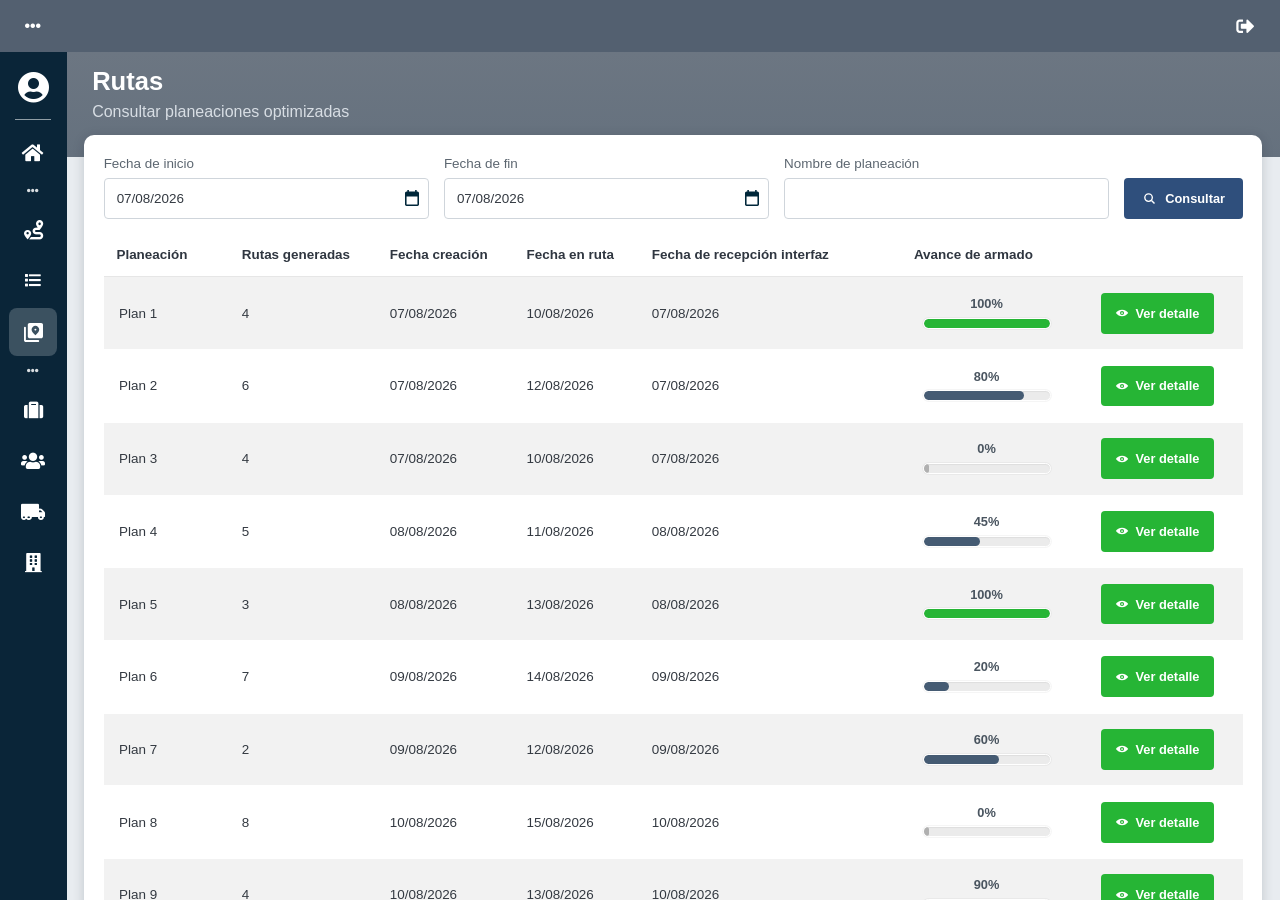
==== index.html @ 24e2511b "Add files via upload" ====
<!DOCTYPE html>
<html lang="es">
<head>
  <meta charset="UTF-8" />
  <meta name="viewport" content="width=device-width, initial-scale=1.0" />
  <title>Ruteador - Netlogistik</title>
  <link rel="stylesheet" href="sidebar-icons.css" />
  <link rel="stylesheet" href="styles.css" />
</head>
<body>
  <div class="desktop" role="img" aria-label="Ruteador - Netlogistik">
    <div class="app">
      <div class="app-chrome" aria-hidden="false">
        <div class="sidebar-top">
          <button class="icon-btn" type="button" aria-label="Menú">
            <i class="fa fa-ellipsis-h" aria-hidden="true"></i>
          </button>
        </div>
        <header class="topbar">
          <button class="icon-btn logout" type="button" aria-label="Salir">
            <i class="fa fa-sign-out-alt" aria-hidden="true"></i>
          </button>
        </header>
      </div>

      <div class="app-body">
      <aside class="sidebar" aria-label="Navegación principal">
        <nav class="sidebar-nav" aria-label="Módulos">
          <button class="nav-item nav-profile" type="button" aria-label="Perfil">
            <i class="fa fa-user-circle" aria-hidden="true"></i>
          </button>

          <div class="nav-rule" aria-hidden="true"></div>

          <button class="nav-item" type="button" aria-label="Inicio">
            <i class="fas fa-home" aria-hidden="true"></i>
          </button>

          <div class="nav-dots" aria-hidden="true" title="Rutas">
            <i class="fa fa-ellipsis-h" aria-hidden="true"></i>
          </div>

          <button class="nav-item" type="button" aria-label="Generar rutas">
            <i class="fas fa-route" aria-hidden="true"></i>
          </button>
          <button class="nav-item" type="button" aria-label="Consultar planeaciones">
            <i class="fas fa-list" aria-hidden="true"></i>
          </button>
          <button class="nav-item is-active" type="button" aria-label="Mapa" aria-current="page">
            <img class="nav-icon-svg" src="icon-consultar.svg" alt="" width="18" height="18" />
          </button>

          <div class="nav-dots" aria-hidden="true" title="Configuración">
            <i class="fa fa-ellipsis-h" aria-hidden="true"></i>
          </div>

          <button class="nav-item" type="button" aria-label="Clientes">
            <i class="fas fa-suitcase" aria-hidden="true"></i>
          </button>
          <button class="nav-item" type="button" aria-label="Usuarios">
            <i class="fas fa-users" aria-hidden="true"></i>
          </button>
          <button class="nav-item" type="button" aria-label="Tipo de vehículos">
            <i class="fas fa-truck-moving" aria-hidden="true"></i>
          </button>
          <button class="nav-item" type="button" aria-label="Almacenes">
            <i class="fas fa-building" aria-hidden="true"></i>
          </button>
        </nav>
      </aside>

      <div class="main">
        <div class="main-scroll">
          <div class="page-banner" id="page-banner">
            <section class="page-header">
              <div class="page-header-text">
                <h1 id="page-title">Rutas</h1>
                <p id="page-subtitle">Consultar planeaciones optimizadas</p>
              </div>
              <button id="btn-regresar" class="btn-regresar" type="button" hidden>
                <svg viewBox="0 0 24 24" width="14" height="14" fill="none" stroke="currentColor" stroke-width="2.4" aria-hidden="true">
                  <path d="M15 18l-6-6 6-6"/>
                </svg>
                Regresar
              </button>
            </section>
          </div>

        <!-- Lista de planeaciones -->
        <div class="content" id="view-list">
          <div class="card">
            <form class="filters" onsubmit="return false;">
              <div class="field">
                <label for="fecha-inicio">Fecha de inicio</label>
                <div class="input-wrap">
                  <input id="fecha-inicio" type="text" value="07/08/2026" readonly />
                  <span class="input-icon" aria-hidden="true">
                    <img
                      class="icon-date"
                      src="icon-date-picker.svg"
                      alt=""
                      width="16"
                      height="18"
                    />
                  </span>
                </div>
              </div>

              <div class="field">
                <label for="fecha-fin">Fecha de fin</label>
                <div class="input-wrap">
                  <input id="fecha-fin" type="text" value="07/08/2026" readonly />
                  <span class="input-icon" aria-hidden="true">
                    <img
                      class="icon-date"
                      src="icon-date-picker.svg"
                      alt=""
                      width="16"
                      height="18"
                    />
                  </span>
                </div>
              </div>

              <div class="field field-wide">
                <label for="nombre-plan">Nombre de planeación</label>
                <div class="input-wrap">
                  <input id="nombre-plan" type="text" />
                </div>
              </div>

              <div class="field field-action">
                <label class="sr-only" for="btn-consultar">Consultar</label>
                <button id="btn-consultar" class="btn-consultar" type="submit">
                  <svg viewBox="0 0 24 24" width="15" height="15" fill="none" stroke="currentColor" stroke-width="2.2" aria-hidden="true">
                    <circle cx="10.5" cy="10.5" r="6"/>
                    <path d="M15.2 15.2 20 20"/>
                  </svg>
                  Consultar
                </button>
              </div>
            </form>

            <div class="table-wrap">
              <table class="plans-table">
                <thead>
                  <tr>
                    <th>Planeación</th>
                    <th>Rutas generadas</th>
                    <th>Fecha creación</th>
                    <th>Fecha en ruta</th>
                    <th class="th-recep">Fecha de recepción interfaz</th>
                    <th class="th-avance">Avance de armado</th>
                    <th class="th-actions"></th>
                  </tr>
                </thead>
                <tbody id="plans-tbody"></tbody>
              </table>
            </div>

            <nav class="pagination" aria-label="Paginación de planeaciones">
              <p class="pagination-info" id="pagination-info">Mostrando 0–0 de 0</p>
              <div class="pagination-controls">
                <button type="button" class="page-btn page-nav" id="page-prev" aria-label="Página anterior">‹</button>
                <div class="page-numbers" id="page-numbers"></div>
                <button type="button" class="page-btn page-nav" id="page-next" aria-label="Página siguiente">›</button>
              </div>
            </nav>
          </div>
        </div>

        <!-- Detalle de planeación -->
        <div class="content content-detail" id="view-detail" hidden>
          <div class="detail-stack">
            <section class="card card-compact">
              <h2 class="card-title">Indicadores de ruta</h2>
              <div class="indicators" id="detail-indicators">
                <div class="indicator">
                  <span class="indicator-label">Órdenes totales seleccionadas</span>
                  <div class="indicator-value" data-key="selected">10</div>
                </div>
                <div class="indicator">
                  <span class="indicator-label">Órdenes totales asignadas</span>
                  <div class="indicator-value" data-key="assigned">10</div>
                </div>
                <div class="indicator">
                  <span class="indicator-label">Porcentaje de órdenes asignadas</span>
                  <div class="indicator-value" data-key="pct">100%</div>
                </div>
                <div class="indicator">
                  <span class="indicator-label">Cantidad de rutas generadas</span>
                  <div class="indicator-value" data-key="routes">2</div>
                </div>
              </div>
            </section>

            <section class="card card-compact card-routes">
              <h2 class="card-title">Rutas generadas</h2>
              <div class="routes-table-shell">
                <div class="table-wrap table-scroll routes-scroll">
                  <table class="detail-table routes-table">
                    <thead>
                      <tr>
                        <th class="th-expand"></th>
                        <th class="th-check">
                          <input type="checkbox" id="routes-check-all" aria-label="Seleccionar todas" />
                        </th>
                        <th>ID de ruta</th>
                        <th>Tipo de vehículo</th>
                        <th>Placas</th>
                        <th>Vol. máx. vehículo (m³)</th>
                        <th>Peso máx. vehículo (kg)</th>
                        <th>Vol. real de ruta (m³)</th>
                        <th>Peso real de ruta (kg)</th>
                        <th>Porcentaje de utilización</th>
                        <th>Órdenes en la ruta</th>
                        <th class="th-action">Aceptar</th>
                        <th class="th-action">Rechazar</th>
                      </tr>
                    </thead>
                    <tbody id="routes-tbody"></tbody>
                  </table>
                </div>
              </div>
              <div class="detail-actions" role="toolbar" aria-label="Acciones sobre rutas seleccionadas">
                <div class="routes-bulk-actions">
                  <div class="routes-bulk-btn-wrap">
                    <span class="routes-selection-badge" data-selection-badge hidden aria-hidden="true">0</span>
                    <button type="button" class="btn-aceptar" id="btn-bulk-accept">
                      <svg viewBox="0 0 24 24" width="14" height="14" fill="none" stroke="currentColor" stroke-width="2.6" aria-hidden="true">
                        <path d="M5 12l5 5L20 7"/>
                      </svg>
                      Aceptar
                    </button>
                  </div>
                  <div class="routes-bulk-btn-wrap">
                    <span class="routes-selection-badge" data-selection-badge hidden aria-hidden="true">0</span>
                    <button type="button" class="btn-rechazar" id="btn-bulk-reject">
                      <svg viewBox="0 0 24 24" width="14" height="14" fill="none" stroke="currentColor" stroke-width="2.4" aria-hidden="true">
                        <circle cx="12" cy="12" r="9"/>
                        <path d="M8.5 8.5l7 7M15.5 8.5l-7 7"/>
                      </svg>
                      Rechazar
                    </button>
                  </div>
                </div>
              </div>
              <nav class="pagination pagination-inline" aria-label="Paginación de rutas" id="routes-pagination">
                <p class="pagination-info" id="routes-pagination-info">Mostrando 0–0 de 0</p>
                <div class="pagination-controls">
                  <button type="button" class="page-btn page-nav" id="routes-page-prev" aria-label="Página anterior">‹</button>
                  <div class="page-numbers" id="routes-page-numbers"></div>
                  <button type="button" class="page-btn page-nav" id="routes-page-next" aria-label="Página siguiente">›</button>
                </div>
              </nav>
            </section>

            <section class="card card-compact">
              <h2 class="card-title">Órdenes descartadas</h2>
              <div class="discarded-summary">
                <div class="indicator">
                  <span class="indicator-label">Total de órdenes descartadas</span>
                  <div class="indicator-value" id="discarded-total">0</div>
                </div>
                <div class="indicator">
                  <span class="indicator-label">Porcentaje de órdenes rechazadas</span>
                  <div class="indicator-value" id="discarded-pct">0%</div>
                </div>
              </div>
              <div class="table-wrap discarded-table-wrap">
                <table class="detail-table discarded-table">
                  <thead>
                    <tr>
                      <th>ID de la orden</th>
                      <th>Peso</th>
                      <th>Volumen</th>
                      <th>Clase de entrega</th>
                      <th>Familia / Familias</th>
                      <th>Razón del descarte</th>
                    </tr>
                  </thead>
                  <tbody id="discarded-tbody"></tbody>
                </table>
              </div>
              <nav class="pagination pagination-inline" aria-label="Paginación de órdenes descartadas" id="discarded-pagination">
                <p class="pagination-info" id="discarded-pagination-info">Mostrando 0–0 de 0</p>
                <div class="pagination-controls">
                  <button type="button" class="page-btn page-nav" id="discarded-page-prev" aria-label="Página anterior">‹</button>
                  <div class="page-numbers" id="discarded-page-numbers"></div>
                  <button type="button" class="page-btn page-nav" id="discarded-page-next" aria-label="Página siguiente">›</button>
                </div>
              </nav>
            </section>
          </div>
        </div>
        </div>
      </div>
      </div>
    </div>
  </div>
  <script src="app.js"></script>
</body>
</html>
---- sidebar-icons.css ----
@font-face{font-family:"Font Awesome 5 Free";font-style:normal;font-weight:900;src:url("./fa-solid-900.woff2") format("woff2"),url("./fa-solid-900.woff") format("woff")}
@font-face{font-family:"Font Awesome 5 Free";font-style:normal;font-weight:400;src:url("./fa-regular-400.woff2") format("woff2"),url("./fa-regular-400.woff") format("woff")}
.fa,.fas,.far{display:inline-block;font-style:normal;font-variant:normal;text-rendering:auto;-webkit-font-smoothing:antialiased;line-height:1}
.fa,.fas{font-family:"Font Awesome 5 Free";font-weight:900}
.far{font-family:"Font Awesome 5 Free";font-weight:400}
.fa-home:before{content:"\f015"}
.fa-route:before{content:"\f4d7"}
.fa-list:before{content:"\f03a"}
.fa-map-marked:before{content:"\f59f"}
.fa-suitcase:before{content:"\f0f2"}
.fa-users:before{content:"\f0c0"}
.fa-truck-moving:before{content:"\f4df"}
.fa-building:before{content:"\f1ad"}
.fa-user-circle:before{content:"\f2bd"}
.fa-ellipsis-h:before{content:"\f141"}
.fa-sign-out-alt:before{content:"\f2f5"}
.fa-search:before{content:"\f002"}
.fa-eye:before{content:"\f06e"}
.fa-chevron-left:before{content:"\f053"}
.fa-chevron-right:before{content:"\f054"}
---- styles.css ----
/* Ruteador — prototipo fluido a pantalla completa */

:root {
  --sidebar-w: clamp(56px, 5.2vw, 78px);
  --topbar-h: clamp(40px, 4.2vw, 52px);
  --sidebar-bg: #0a2538;
  --sidebar-top: #536070;
  --banner-bg: #6c7682;
  --topbar-bg: #536070;
  --main-bg: #e8ecf0;
  --card-bg: #ffffff;
  --text-title: #ffffff;
  --text-subtitle: #d8dee4;
  --text-label: #5c6670;
  --text-body: #333941;
  --border-input: #cfd5db;
  --btn-consultar: #2f4f7c;
  --btn-consultar-hover: #274468;
  --shadow-card: 0 2px 12px rgba(20, 30, 40, 0.18);
  --font: "Segoe UI", Tahoma, Geneva, Verdana, sans-serif;
  --fs-title: clamp(22px, 2vw, 28px);
  --fs-subtitle: clamp(14px, 1.25vw, 18px);
  --fs-ui: clamp(13px, 1.05vw, 16px);
  --fs-th: clamp(13px, 1.05vw, 15px);
  --input-h: clamp(36px, 3.2vw, 44px);
  --btn-h: clamp(36px, 3.2vw, 44px);
}

*,
*::before,
*::after {
  box-sizing: border-box;
  margin: 0;
  padding: 0;
}

html,
body {
  width: 100%;
  height: 100%;
  overflow: hidden;
}

body {
  font-family: var(--font);
  background: #ffffff;
  color: var(--text-body);
  -webkit-font-smoothing: antialiased;
}

button,
input {
  font-family: inherit;
}

/* ——— Frame pantalla completa ——— */
.desktop {
  width: 100vw;
  height: 100vh;
  height: 100dvh;
  background: #ffffff;
  display: flex;
  flex-direction: column;
  overflow: hidden;
}

.app {
  flex: 1;
  min-height: 0;
  width: 100%;
  height: 100%;
  display: flex;
  flex-direction: column;
  background: var(--main-bg);
  line-height: normal;
  overflow: hidden;
}

.app-chrome {
  flex-shrink: 0;
  display: flex;
  width: 100%;
  height: var(--topbar-h);
  background: var(--topbar-bg);
  z-index: 50;
}

.app-chrome .sidebar-top {
  width: var(--sidebar-w);
  height: 100%;
  background: var(--sidebar-top);
  display: flex;
  align-items: center;
  justify-content: center;
  flex-shrink: 0;
}

.app-chrome .topbar {
  flex: 1;
  min-width: 0;
  height: 100%;
  background: var(--topbar-bg);
  display: flex;
  align-items: center;
  justify-content: flex-end;
  padding: 0 clamp(14px, 1.5vw, 24px);
  position: relative;
  z-index: 1;
}

.app-body {
  flex: 1;
  min-height: 0;
  display: flex;
  overflow: hidden;
}

/* ——— Sidebar (SVG nítido) ——— */
.sidebar {
  width: var(--sidebar-w);
  flex-shrink: 0;
  background: var(--sidebar-bg);
  display: flex;
  flex-direction: column;
  overflow: hidden;
}

.icon-btn {
  background: transparent;
  border: 0;
  color: #fff;
  width: 32px;
  height: 32px;
  display: grid;
  place-items: center;
  cursor: pointer;
  border-radius: 3px;
}

.icon-btn:hover {
  background: rgba(255, 255, 255, 0.1);
}

.sidebar-nav {
  flex: 1;
  min-height: 0;
  width: 100%;
  display: flex;
  flex-direction: column;
  align-items: center;
  gap: clamp(2px, 0.35vh, 6px);
  padding: clamp(10px, 1.2vh, 16px) 0 clamp(12px, 1.4vh, 20px);
  overflow: hidden;
}

.nav-item {
  width: clamp(38px, 4vw, 48px);
  height: clamp(38px, 4vw, 48px);
  border: 0;
  background: transparent;
  color: #fff;
  border-radius: 8px;
  display: grid;
  place-items: center;
  cursor: pointer;
  flex-shrink: 0;
  font-size: clamp(16px, 1.5vw, 20px);
}

.nav-item i {
  font-size: inherit;
  line-height: 1;
}

.nav-item .fa-list {
  font-size: 0.82em;
}

.nav-item .nav-icon-svg {
  width: clamp(16px, 1.5vw, 20px);
  height: clamp(16px, 1.5vw, 20px);
  display: block;
  object-fit: contain;
}

.nav-item.nav-profile {
  font-size: clamp(26px, 2.6vw, 32px);
}

.nav-item:hover {
  background: rgba(255, 255, 255, 0.1);
}

.nav-item.is-active {
  background: rgba(255, 255, 255, 0.2);
}

.nav-rule {
  width: clamp(28px, 3vw, 36px);
  height: 1px;
  background: rgba(255, 255, 255, 0.55);
  margin: clamp(4px, 0.6vh, 8px) 0;
  flex-shrink: 0;
}

.nav-dots {
  display: flex;
  align-items: center;
  justify-content: center;
  padding: clamp(4px, 0.6vh, 8px) 0;
  flex-shrink: 0;
  color: rgba(255, 255, 255, 0.85);
  font-size: 12px;
}

.icon-btn i {
  font-size: 16px;
  line-height: 1;
}

.logout i {
  font-size: 18px;
}

/* ——— Main ——— */
.main {
  flex: 1;
  min-width: 0;
  min-height: 0;
  display: flex;
  flex-direction: column;
  background: var(--main-bg);
  overflow: hidden;
}

.main-scroll {
  flex: 1;
  min-height: 0;
  overflow-x: hidden;
  overflow-y: auto;
  -webkit-overflow-scrolling: touch;
}

.page-banner {
  flex-shrink: 0;
  position: static;
  background: linear-gradient(
    180deg,
    var(--banner-bg) 0,
    #65717e 100%
  );
  color: var(--text-title);
}

.page-header {
  padding: clamp(10px, 1.2vw, 18px) clamp(20px, 2vw, 32px) clamp(24px, 2.8vw, 40px);
  display: flex;
  align-items: flex-start;
  justify-content: space-between;
  gap: 16px;
}

.page-header-text {
  min-width: 0;
}

.page-header h1 {
  font-size: var(--fs-title);
  font-weight: 600;
  line-height: 1.1;
  color: #fff;
}

.page-header p {
  margin-top: 6px;
  font-size: var(--fs-subtitle);
  font-weight: 400;
  line-height: 1.25;
  color: var(--text-subtitle);
}

.btn-regresar {
  height: var(--btn-h);
  min-height: var(--btn-h);
  margin-top: 4px;
  padding: 0 clamp(14px, 1.3vw, 20px);
  border: 0;
  border-radius: 4px;
  background: #e67e22;
  color: #fff;
  font-size: clamp(12.5px, 1vw, 15px);
  font-weight: 600;
  display: inline-flex;
  align-items: center;
  justify-content: center;
  gap: 6px;
  cursor: pointer;
  white-space: nowrap;
  flex-shrink: 0;
  box-sizing: border-box;
}

.btn-regresar[hidden] {
  display: none !important;
}

.btn-regresar:hover {
  background: #de7018;
}

.btn-regresar svg {
  flex-shrink: 0;
}

.content {
  flex: 0 0 auto;
  width: 100%;
  min-height: auto;
  padding: 0 clamp(12px, 1.4vw, 22px) clamp(12px, 1.4vw, 22px);
  margin-top: clamp(-22px, -2vw, -16px);
  display: flex;
  overflow: visible;
}

.content[hidden] {
  display: none !important;
}

.content-detail {
  overflow: visible;
  max-height: none;
}

.detail-stack {
  width: 100%;
  min-width: 0;
  display: flex;
  flex-direction: column;
  gap: clamp(12px, 1.2vw, 18px);
  padding-bottom: clamp(24px, 3vw, 40px);
}

.card {
  background: var(--card-bg);
  border-radius: 10px;
  box-shadow: var(--shadow-card);
  padding: clamp(16px, 1.6vw, 28px) clamp(14px, 1.5vw, 24px) clamp(12px, 1.2vw, 20px);
  width: 100%;
  min-width: 0;
  min-height: 0;
  display: flex;
  flex-direction: column;
  overflow: hidden;
}

.card-compact {
  flex: 0 0 auto;
  overflow: hidden;
  min-height: auto;
  min-width: 0;
}

.card-routes {
  display: flex;
  flex-direction: column;
  gap: 0;
  overflow: visible;
}

.card-title {
  font-size: clamp(15px, 1.2vw, 18px);
  font-weight: 600;
  color: #6a737c;
  margin-bottom: clamp(12px, 1.2vw, 18px);
}

.indicators {
  display: grid;
  grid-template-columns: repeat(4, minmax(0, 1fr));
  gap: clamp(10px, 1.2vw, 18px);
}

.indicator {
  display: flex;
  flex-direction: column;
  gap: 8px;
  min-width: 0;
}

.indicator-label {
  font-size: clamp(12px, 1vw, 14px);
  color: #6a737c;
  font-weight: 500;
  line-height: 1.3;
}

.indicator-value {
  background: #f0f2f4;
  border-radius: 4px;
  padding: clamp(10px, 1vw, 14px) clamp(12px, 1.1vw, 16px);
  font-size: clamp(14px, 1.15vw, 17px);
  font-weight: 600;
  color: #333941;
  text-align: center;
}

.discarded-summary {
  display: grid;
  grid-template-columns: repeat(4, minmax(0, 1fr));
  gap: clamp(10px, 1.2vw, 18px);
  margin-bottom: clamp(12px, 1.2vw, 18px);
  width: 100%;
}

.discarded-summary .indicator:nth-child(n + 3) {
  display: none;
}

.discarded-table-wrap {
  width: 100%;
  max-width: 100%;
  overflow-x: hidden;
}

.discarded-table {
  width: 100%;
  table-layout: fixed;
}

.discarded-table thead th,
.discarded-table tbody td {
  white-space: normal;
  overflow-wrap: anywhere;
  word-break: break-word;
}

.discarded-table th:nth-child(1),
.discarded-table td:nth-child(1) { width: 12%; }
.discarded-table th:nth-child(2),
.discarded-table td:nth-child(2) { width: 10%; }
.discarded-table th:nth-child(3),
.discarded-table td:nth-child(3) { width: 10%; }
.discarded-table th:nth-child(4),
.discarded-table td:nth-child(4) { width: 14%; }
.discarded-table th:nth-child(5),
.discarded-table td:nth-child(5) { width: 18%; }
.discarded-table th:nth-child(6),
.discarded-table td:nth-child(6) { width: 36%; }

.discarded-table .td-discard-reason {
  white-space: normal;
  max-width: none;
  line-height: 1.35;
}

.table-scroll {
  overflow-x: auto;
  overflow-y: visible;
  -webkit-overflow-scrolling: touch;
  max-width: 100%;
}

.routes-table-shell {
  width: 100%;
  min-width: 0;
  max-width: 100%;
  border: 1px solid #e6eaf0;
  border-radius: 8px;
  background: #fff;
  overflow: hidden;
}

.routes-scroll {
  width: 100%;
  min-width: 0;
  max-width: 100%;
  display: block;
  --routes-viewport-w: 100%;
}

.detail-table {
  width: 100%;
  border-collapse: collapse;
  border-spacing: 0;
  font-size: var(--fs-ui);
  background: #fff;
}

.routes-table {
  width: max-content;
  min-width: 100%;
  border-collapse: separate;
  border-spacing: 0;
}

.detail-table thead th {
  text-align: left;
  font-weight: 700;
  color: #2f3640;
  font-size: clamp(12px, 0.95vw, 14px);
  line-height: 1.25;
  padding: clamp(8px, 0.8vw, 12px) clamp(8px, 0.8vw, 12px);
  white-space: nowrap;
  border: 0;
  border-bottom: 1px solid #e6e6e6;
  background: #fff;
}

.detail-table tbody tr td {
  padding: clamp(10px, 1vw, 14px) clamp(8px, 0.8vw, 12px);
  color: #333941;
  vertical-align: middle;
  white-space: nowrap;
  border: 0;
  border-bottom: 1px solid #fff;
  font-size: clamp(12px, 1vw, 14px);
}

.detail-table tbody tr:nth-child(odd):not(.route-expand-row):not(.route-row) td {
  background: #f2f2f2;
}

.detail-table tbody tr:nth-child(even):not(.route-expand-row):not(.route-row) td {
  background: #ffffff;
}

.routes-table tbody tr.route-row.is-odd td {
  background: #f2f2f2;
}

.routes-table tbody tr.route-row.is-even td {
  background: #ffffff;
}

.detail-table .th-expand,
.detail-table .td-expand {
  width: 36px;
  min-width: 36px;
  max-width: 36px;
  text-align: center;
  padding-left: 6px;
  padding-right: 4px;
}

.detail-table .th-check,
.detail-table .td-check {
  width: 36px;
  min-width: 36px;
  max-width: 36px;
  text-align: center;
}

/* Columnas fijas: expand + checkbox */
.routes-table .th-expand,
.routes-table .td-expand {
  position: sticky;
  left: 0;
  z-index: 3;
  background: #fff;
  box-shadow: 1px 0 0 #e6e6e6;
}

.routes-table .th-check,
.routes-table .td-check {
  position: sticky;
  left: 36px;
  z-index: 3;
  background: #fff;
  box-shadow: 2px 0 4px rgba(20, 30, 40, 0.08);
}

.routes-table thead .th-expand,
.routes-table thead .th-check {
  z-index: 4;
  background: #fff;
}

.routes-table tbody tr.route-row.is-odd .td-expand,
.routes-table tbody tr.route-row.is-odd .td-check {
  background: #f2f2f2;
}

.routes-table tbody tr.route-row.is-even .td-expand,
.routes-table tbody tr.route-row.is-even .td-check {
  background: #ffffff;
}

.detail-table input[type="checkbox"] {
  width: 15px;
  height: 15px;
  cursor: pointer;
  accent-color: #2f4f7c;
}

.btn-expand {
  width: 28px;
  height: 28px;
  border: 0;
  border-radius: 4px;
  background: transparent;
  color: #4a5560;
  display: inline-grid;
  place-items: center;
  cursor: pointer;
  padding: 0;
}

.btn-expand:hover {
  background: rgba(0, 0, 0, 0.06);
}

.btn-expand svg {
  transition: transform 0.15s ease;
}

.btn-expand.is-open svg {
  transform: rotate(90deg);
}

.td-orders-count {
  font-variant-numeric: tabular-nums;
  font-weight: 400;
  font-size: inherit;
  color: #333941;
  text-decoration: none;
}

.detail-table .th-action,
.detail-table .td-action {
  text-align: center;
  white-space: nowrap;
}

.btn-aceptar,
.btn-rechazar {
  height: var(--btn-h);
  min-height: var(--btn-h);
  padding: 0 clamp(12px, 1.1vw, 16px);
  border: 0;
  border-radius: 4px;
  color: #fff;
  font-size: clamp(12.5px, 1vw, 15px);
  font-weight: 600;
  display: inline-flex;
  align-items: center;
  justify-content: center;
  gap: 7px;
  cursor: pointer;
  white-space: nowrap;
  box-sizing: border-box;
}

.td-action .btn-aceptar,
.td-action .btn-rechazar {
  height: clamp(32px, 2.8vw, 38px);
  min-height: clamp(32px, 2.8vw, 38px);
  padding: 0 clamp(10px, 0.9vw, 14px);
  font-size: clamp(12px, 0.95vw, 14px);
}

.btn-aceptar {
  background: #26b535;
}

.btn-aceptar:hover {
  background: #1f9e2e;
}

.btn-rechazar {
  background: #e53935;
  box-shadow: 0 1px 0 rgba(0, 0, 0, 0.08);
}

.btn-rechazar:hover {
  background: #c62828;
}

.btn-aceptar svg,
.btn-rechazar svg {
  flex-shrink: 0;
}

.detail-actions {
  display: flex;
  flex-direction: row;
  align-items: flex-start;
  justify-content: flex-start;
  gap: 10px;
  margin-top: clamp(12px, 1.1vw, 16px);
  padding: 0;
  background: transparent;
  border: 0;
  border-radius: 0;
  overflow: visible;
}

.routes-bulk-actions {
  display: inline-flex;
  align-items: center;
  justify-content: flex-start;
  gap: 10px;
  flex-wrap: nowrap;
  max-width: 100%;
  overflow: visible;
  margin-top: 8px;
  margin-right: 0;
}

.routes-bulk-btn-wrap {
  position: relative;
  display: inline-flex;
  overflow: visible;
}

.routes-selection-badge {
  position: absolute;
  top: 0;
  right: 0;
  z-index: 2;
  display: inline-flex;
  align-items: center;
  justify-content: center;
  min-width: 22px;
  height: 22px;
  padding: 0 6px;
  border-radius: 999px;
  background: #e53935;
  color: #fff;
  font-size: 11px;
  font-weight: 700;
  font-variant-numeric: tabular-nums;
  line-height: 1;
  box-shadow: 0 1px 3px rgba(0, 0, 0, 0.22);
  transform: translate(40%, -40%);
  pointer-events: none;
}

.routes-selection-badge[hidden] {
  display: none !important;
}

/* max-width:0 evita que el contenido del expand infle la tabla a ~1e6px */
.route-expand-row > td {
  background: #fff !important;
  white-space: normal !important;
  padding: 0 !important;
  border-bottom: 1px solid #e6e6e6 !important;
  overflow: visible !important;
  max-height: none !important;
  max-width: 0;
  vertical-align: top;
}

.route-orders-panel {
  position: sticky;
  left: 0;
  box-sizing: border-box;
  width: var(--routes-viewport-w, 100%);
  max-width: var(--routes-viewport-w, 100%);
  padding: 10px 12px 12px;
  background: #fff;
  overflow: visible;
  max-height: none;
}

.route-orders-heading {
  display: flex;
  flex-direction: row;
  flex-wrap: nowrap;
  align-items: baseline;
  gap: 10px;
  margin-bottom: 10px;
  padding: 0 2px 8px;
  border-bottom: 1px solid #e6e6e6;
}

.route-orders-title {
  font-size: clamp(13px, 1.05vw, 15px);
  font-weight: 700;
  color: #2f3640;
  line-height: 1.2;
  white-space: nowrap;
}

.route-orders-subtitle {
  font-size: clamp(12px, 0.95vw, 13px);
  color: #6a737c;
  font-weight: 500;
  line-height: 1.2;
  white-space: nowrap;
}

.stops-list {
  display: flex;
  flex-direction: column;
  gap: 10px;
  border: 0;
  overflow: visible;
  max-height: none;
}

.stop-block {
  background: #fff;
  border: 1px solid #e6e6e6;
  border-radius: 0;
  overflow: visible;
  max-height: none;
  box-shadow: none;
}

.stop-header {
  display: flex;
  flex-wrap: nowrap;
  align-items: center;
  gap: 10px;
  padding: 8px 12px;
  background: #f2f2f2;
  border-bottom: 1px solid #e6e6e6;
  min-width: 0;
}

.stop-index {
  display: inline-flex;
  align-items: center;
  justify-content: center;
  min-height: 22px;
  padding: 0 10px;
  border-radius: 4px;
  background: #2f4f7c;
  color: #fff;
  font-size: 11px;
  font-weight: 700;
  letter-spacing: 0.02em;
  text-transform: none;
  white-space: nowrap;
  flex-shrink: 0;
}

.stop-destination-label {
  font-size: 11px;
  font-weight: 700;
  color: #6a737c;
  text-transform: none;
  letter-spacing: 0.02em;
  line-height: 1;
  white-space: nowrap;
  flex-shrink: 0;
}

.stop-destination {
  flex: 0 1 auto;
  min-width: 0;
  font-size: clamp(12px, 1vw, 14px);
  font-weight: 600;
  color: #333941;
  line-height: 1.2;
  white-space: nowrap;
  overflow: hidden;
  text-overflow: ellipsis;
}

.stop-orders-count {
  margin-top: 0;
  margin-left: 0;
  font-size: clamp(12px, 0.95vw, 13px);
  color: #6a737c;
  font-weight: 500;
  line-height: 1;
  white-space: nowrap;
  flex: 0 0 auto;
}

.orders-table-wrap {
  width: 100%;
  max-width: 100%;
  overflow-x: auto;
  overflow-y: visible;
  max-height: none;
}

.orders-table {
  width: max-content;
  min-width: 100%;
  max-width: none;
  table-layout: auto;
  border-collapse: collapse;
  border-spacing: 0;
  background: #fff;
  font-size: var(--fs-ui);
}

.route-orders-panel .orders-table thead th {
  text-align: left;
  font-weight: 700;
  color: #2f3640;
  font-size: clamp(12px, 0.95vw, 13px);
  line-height: 1.2;
  padding: 8px 10px;
  border: 0;
  border-bottom: 1px solid #e6e6e6;
  white-space: nowrap;
  background: #fff;
  vertical-align: middle;
}

.route-orders-panel .orders-table tbody td {
  padding: 8px 10px;
  border: 0;
  border-bottom: 1px solid #fff;
  white-space: nowrap !important;
  overflow: visible;
  word-break: normal;
  color: #333941;
  vertical-align: middle;
  font-size: clamp(12px, 1vw, 14px);
  line-height: 1.2;
  max-width: none;
}

.orders-table tbody tr:last-child td {
  border-bottom: 0;
}

.orders-table tbody tr:nth-child(odd) td {
  background: #f2f2f2;
}

.orders-table tbody tr:nth-child(even) td {
  background: #ffffff;
}

.orders-table tbody tr.is-child td {
  background: #eef2f7;
  color: #333941;
}

.orders-table .td-order-id {
  font-weight: 700;
  font-variant-numeric: tabular-nums;
  color: #2f3640;
}

.order-badge {
  display: inline-flex;
  align-items: center;
  min-height: 20px;
  padding: 0 8px;
  border-radius: 4px;
  font-size: 11px;
  font-weight: 700;
  line-height: 1;
  white-space: nowrap;
}

.order-badge-child {
  background: #2f4f7c;
  color: #fff;
}

.order-badge-plain {
  background: #e8ebef;
  color: #4a5560;
}

.pagination-inline {
  margin-top: clamp(10px, 1vw, 14px);
}

@media (max-width: 700px) {
  .stop-header {
    gap: 8px;
  }

  .detail-actions {
    align-items: flex-start;
  }

  .routes-bulk-actions {
    display: inline-flex;
    width: auto;
  }

  .routes-bulk-actions .btn-aceptar,
  .routes-bulk-actions .btn-rechazar {
    flex: 0 0 auto;
  }
}

@media (max-width: 900px) {
  .indicators {
    grid-template-columns: 1fr 1fr;
  }

  .discarded-summary {
    grid-template-columns: 1fr 1fr;
  }
}

@media (max-width: 560px) {
  .indicators,
  .discarded-summary {
    grid-template-columns: 1fr;
  }

  .page-header {
    flex-direction: column;
    align-items: stretch;
  }

  .btn-regresar {
    align-self: flex-start;
  }
}

/* ——— Filters ——— */
.filters {
  display: grid;
  grid-template-columns: minmax(0, 1fr) minmax(0, 1fr) minmax(0, 1fr) auto;
  gap: clamp(10px, 1vw, 16px) clamp(12px, 1.2vw, 20px);
  align-items: end;
  margin-bottom: clamp(14px, 1.4vw, 22px);
  width: 100%;
  flex-shrink: 0;
}

.field {
  display: flex;
  flex-direction: column;
  gap: 7px;
  min-width: 0;
}

.field label {
  font-size: var(--fs-ui);
  color: var(--text-label);
  font-weight: 500;
}

.input-wrap {
  position: relative;
  display: flex;
  align-items: center;
  min-width: 0;
}

.input-wrap input {
  width: 100%;
  min-width: 0;
  height: var(--input-h);
  border: 1px solid var(--border-input);
  border-radius: 4px;
  padding: 0 36px 0 12px;
  font-size: var(--fs-ui);
  color: var(--text-body);
  background: #fff;
  outline: none;
}

.field-wide .input-wrap input {
  padding-right: 12px;
}

.input-icon {
  position: absolute;
  right: 10px;
  color: #3a4652;
  display: grid;
  place-items: center;
  pointer-events: none;
}

.input-icon .icon-date {
  width: 14px;
  height: 16px;
  display: block;
  object-fit: contain;
}

.btn-consultar {
  height: var(--btn-h);
  min-height: var(--btn-h);
  padding: 0 clamp(16px, 1.4vw, 22px);
  border: 0;
  border-radius: 4px;
  background: var(--btn-consultar);
  color: #fff;
  font-size: clamp(12.5px, 1vw, 15px);
  font-weight: 600;
  display: inline-flex;
  align-items: center;
  justify-content: center;
  gap: 8px;
  cursor: pointer;
  white-space: nowrap;
  box-sizing: border-box;
}

.btn-consultar:hover {
  background: var(--btn-consultar-hover);
}

.sr-only {
  position: absolute;
  width: 1px;
  height: 1px;
  padding: 0;
  margin: -1px;
  overflow: hidden;
  clip: rect(0, 0, 0, 0);
  border: 0;
}

/* ——— Table ——— */
.table-wrap {
  width: 100%;
  min-width: 0;
  flex: 0 0 auto;
  overflow: visible;
}

.table-wrap.table-scroll {
  overflow-x: auto;
  overflow-y: visible;
}

.plans-table {
  width: 100%;
  table-layout: fixed;
  border-collapse: collapse;
  border-spacing: 0;
  font-size: var(--fs-ui);
  background: #fff;
}

.plans-table th:nth-child(1),
.plans-table td:nth-child(1) { width: 11%; }
.plans-table th:nth-child(2),
.plans-table td:nth-child(2) { width: 13%; }
.plans-table th:nth-child(3),
.plans-table td:nth-child(3) { width: 12%; }
.plans-table th:nth-child(4),
.plans-table td:nth-child(4) { width: 11%; }
.plans-table th:nth-child(5),
.plans-table td:nth-child(5) { width: 23%; }
.plans-table th:nth-child(6),
.plans-table td:nth-child(6) { width: 15%; }
.plans-table th:nth-child(7),
.plans-table td:nth-child(7) { width: clamp(120px, 12vw, 160px); }

.plans-table thead tr {
  background: #fff;
}

.plans-table thead th {
  text-align: left;
  font-weight: 700;
  color: #2f3640;
  font-size: var(--fs-th);
  line-height: 1.25;
  padding: clamp(8px, 0.8vw, 12px) clamp(10px, 1vw, 14px) clamp(10px, 1vw, 14px);
  white-space: nowrap;
  overflow: visible;
  border: 0;
  border-bottom: 1px solid #e6e6e6;
  background: #fff;
}

.plans-table thead th.th-recep {
  white-space: nowrap;
}

.plans-table tbody tr td {
  padding: clamp(12px, 1.2vw, 18px) clamp(10px, 1vw, 14px);
  color: #333941;
  vertical-align: middle;
  white-space: nowrap;
  overflow: hidden;
  font-size: var(--fs-ui);
  font-weight: 400;
  border: 0;
  border-bottom: 1px solid #fff;
}

.plans-table tbody tr:nth-child(odd) td {
  background: #f2f2f2;
}

.plans-table tbody tr:nth-child(even) td {
  background: #ffffff;
}

.plans-table tbody tr td:first-child {
  padding-left: clamp(12px, 1.2vw, 18px);
}

.plans-table tbody tr td:last-child {
  text-align: center;
  overflow: visible;
}

.plans-table tbody tr td:nth-child(6) {
  text-align: center;
}

.progress {
  display: flex;
  flex-direction: column;
  align-items: center;
  justify-content: center;
  gap: 7px;
  width: 100%;
  max-width: clamp(100px, 10vw, 140px);
  margin: 0 auto;
}

.progress-label {
  font-size: clamp(12px, 1vw, 14px);
  font-weight: 600;
  color: #4a5560;
  line-height: 1;
  text-align: center;
}

.progress-track {
  width: 100%;
  height: clamp(8px, 0.85vw, 11px);
  background: #ebebeb;
  border: 1px solid #fff;
  border-radius: 999px;
  overflow: hidden;
  box-shadow:
    0 0 0 1px rgba(0, 0, 0, 0.04),
    inset 0 1px 1px rgba(0, 0, 0, 0.06);
}

.progress-fill {
  height: 100%;
  border-radius: 999px;
}

.fill-green {
  background: #26b535;
}

.fill-blue {
  background: #455b73;
}

.fill-empty {
  width: 5px;
  background: #b0b0b0;
}

.btn-detalle {
  height: var(--btn-h);
  min-height: var(--btn-h);
  padding: 0 clamp(12px, 1.1vw, 16px);
  border: 0;
  border-radius: 4px;
  background: #26b535;
  color: #fff;
  font-size: clamp(12.5px, 1vw, 15px);
  font-weight: 600;
  display: inline-flex;
  align-items: center;
  justify-content: center;
  gap: 6px;
  cursor: pointer;
  white-space: nowrap;
  box-sizing: border-box;
}

.btn-detalle:hover {
  background: #1f9e2e;
}

.btn-detalle svg {
  flex-shrink: 0;
  width: clamp(14px, 1.1vw, 18px);
  height: clamp(14px, 1.1vw, 18px);
}

/* ——— Paginación ——— */
.pagination {
  display: flex;
  align-items: center;
  justify-content: center;
  gap: 16px;
  flex-shrink: 0;
  margin-top: clamp(8px, 0.8vw, 12px);
  padding-top: clamp(8px, 0.8vw, 12px);
  border-top: 1px solid #e8e8e8;
  line-height: normal;
  position: relative;
}

.pagination-info {
  font-size: clamp(12px, 1vw, 14px);
  color: #5c6670;
  white-space: nowrap;
  position: absolute;
  left: 0;
}

.pagination-controls {
  display: flex;
  align-items: center;
  gap: 6px;
}

.page-numbers {
  display: flex;
  align-items: center;
  gap: 4px;
}

.page-btn {
  min-width: var(--btn-h);
  width: var(--btn-h);
  height: var(--btn-h);
  min-height: var(--btn-h);
  padding: 0;
  border: 1px solid #d0d5db;
  border-radius: 4px;
  background: #fff;
  color: #333941;
  font-size: clamp(12.5px, 1vw, 15px);
  font-weight: 600;
  cursor: pointer;
  display: inline-flex;
  align-items: center;
  justify-content: center;
  box-sizing: border-box;
}

.page-btn.page-nav {
  font-size: clamp(18px, 1.5vw, 22px);
  font-weight: 500;
  line-height: 1;
}

.page-btn:hover:not(:disabled):not(.is-active) {
  background: #f3f5f7;
  border-color: #b8c0c8;
}

.page-btn.is-active {
  background: #2f4f7c;
  border-color: #2f4f7c;
  color: #fff;
  cursor: default;
}

.page-btn:disabled {
  opacity: 0.4;
  cursor: not-allowed;
}

@media (max-width: 900px) {
  .filters {
    grid-template-columns: 1fr 1fr;
  }

  .field-action {
    grid-column: 1 / -1;
  }

  .pagination {
    flex-direction: column;
    align-items: center;
    gap: 10px;
  }

  .pagination-info {
    position: static;
  }
}
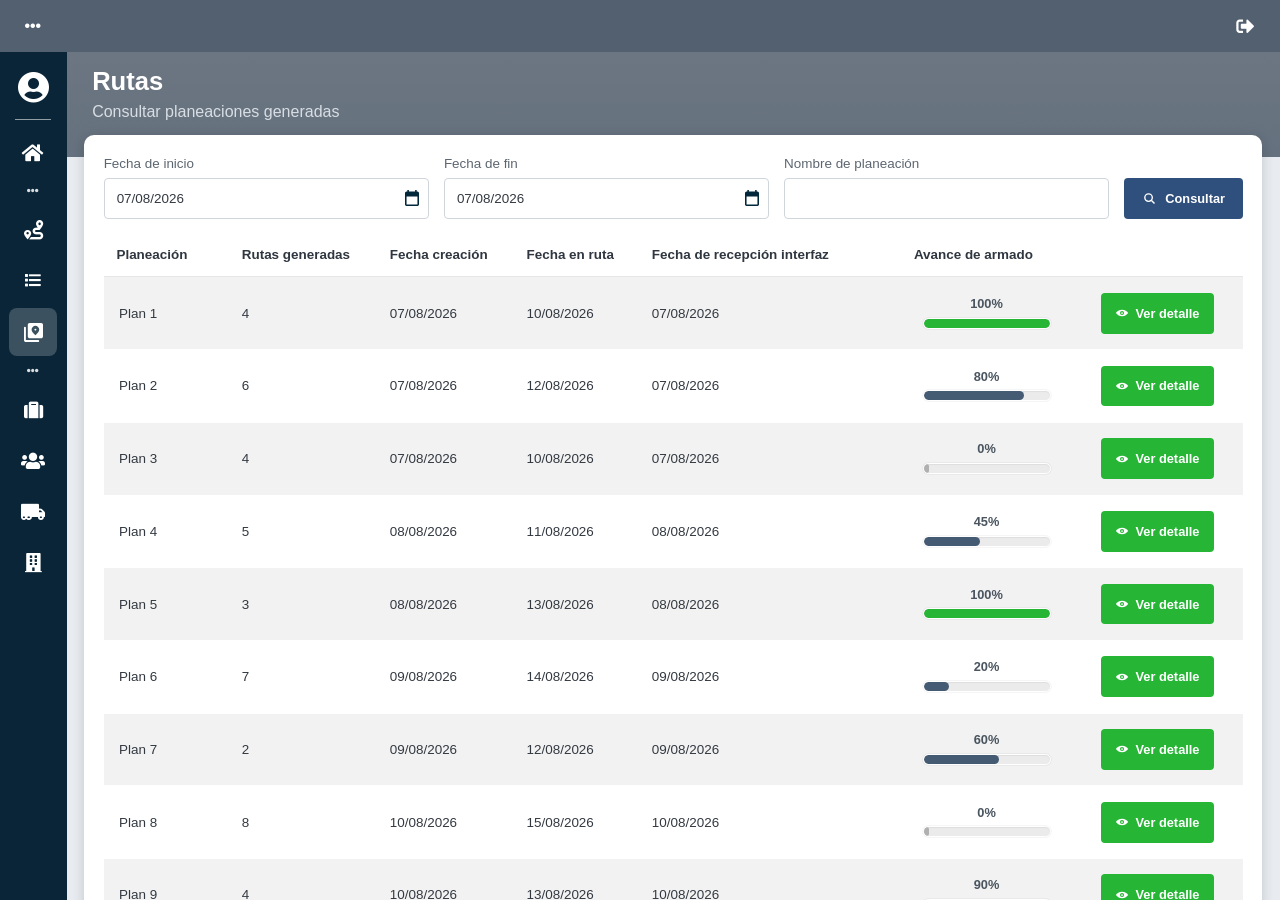
==== commit e4fb1f6c: "Update index.html" ====
--- a/index.html
+++ b/index.html
@@ -3,7 +3,7 @@
 <head>
   <meta charset="UTF-8" />
   <meta name="viewport" content="width=device-width, initial-scale=1.0" />
-  <title>Ruteador - Netlogistik</title>
+  <title>Consultar planeaciones generadas</title>
   <link rel="stylesheet" href="sidebar-icons.css" />
   <link rel="stylesheet" href="styles.css" />
 </head>
@@ -43,7 +43,7 @@
           <button class="nav-item" type="button" aria-label="Generar rutas">
             <i class="fas fa-route" aria-hidden="true"></i>
           </button>
-          <button class="nav-item" type="button" aria-label="Consultar planeaciones">
+          <button class="nav-item" type="button" aria-label="Consultar planeaciones generadas">
             <i class="fas fa-list" aria-hidden="true"></i>
           </button>
           <button class="nav-item is-active" type="button" aria-label="Mapa" aria-current="page">
@@ -75,7 +75,7 @@
             <section class="page-header">
               <div class="page-header-text">
                 <h1 id="page-title">Rutas</h1>
-                <p id="page-subtitle">Consultar planeaciones optimizadas</p>
+                <p id="page-subtitle">Consultar planeaciones generadas</p>
               </div>
               <button id="btn-regresar" class="btn-regresar" type="button" hidden>
                 <svg viewBox="0 0 24 24" width="14" height="14" fill="none" stroke="currentColor" stroke-width="2.4" aria-hidden="true">
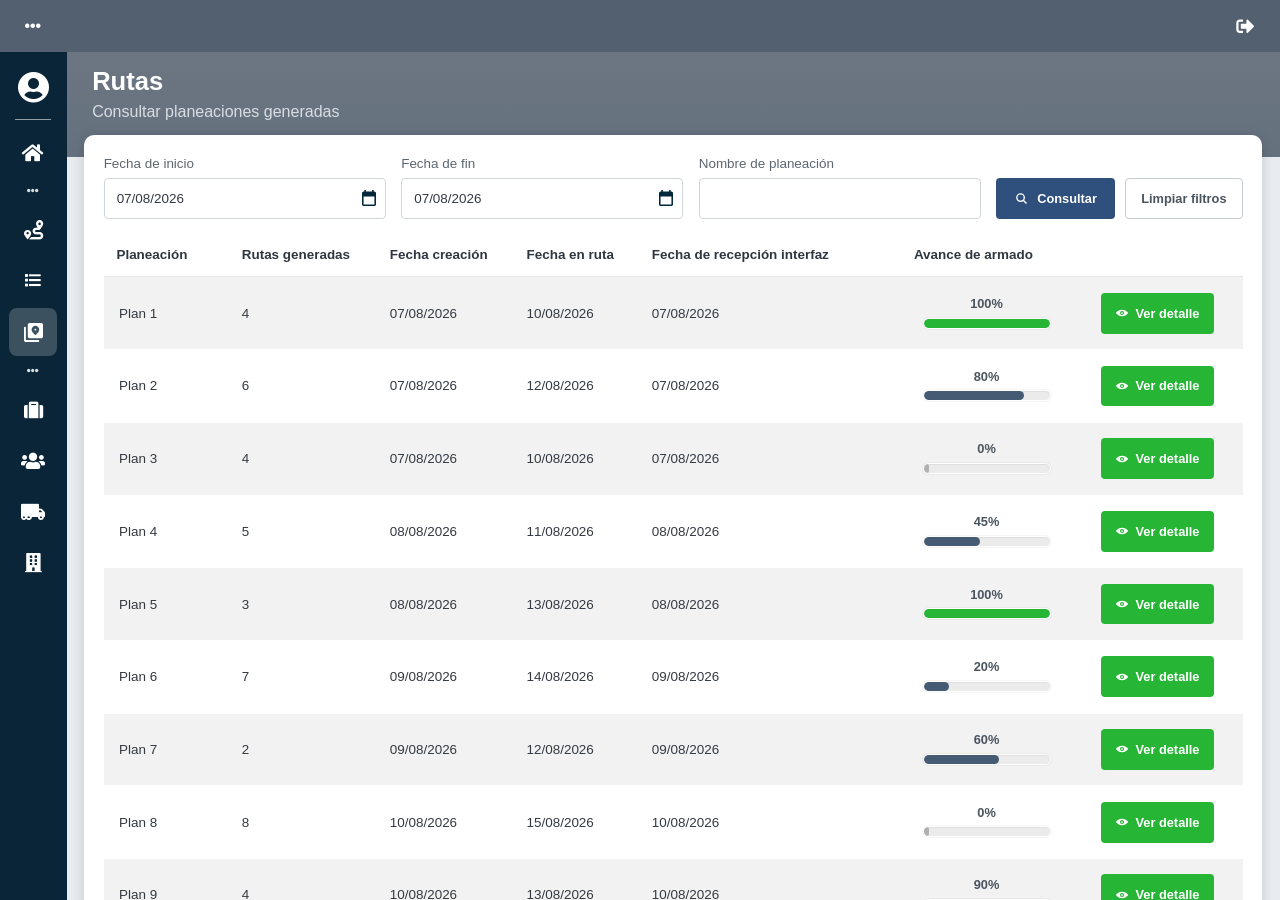
==== commit ff5d0902: "Add files via upload" ====
--- a/index.html
+++ b/index.html
@@ -131,13 +131,18 @@
 
               <div class="field field-action">
                 <label class="sr-only" for="btn-consultar">Consultar</label>
-                <button id="btn-consultar" class="btn-consultar" type="submit">
-                  <svg viewBox="0 0 24 24" width="15" height="15" fill="none" stroke="currentColor" stroke-width="2.2" aria-hidden="true">
-                    <circle cx="10.5" cy="10.5" r="6"/>
-                    <path d="M15.2 15.2 20 20"/>
-                  </svg>
-                  Consultar
-                </button>
+                <div class="filter-actions">
+                  <button id="btn-consultar" class="btn-consultar" type="submit">
+                    <svg viewBox="0 0 24 24" width="15" height="15" fill="none" stroke="currentColor" stroke-width="2.2" aria-hidden="true">
+                      <circle cx="10.5" cy="10.5" r="6"/>
+                      <path d="M15.2 15.2 20 20"/>
+                    </svg>
+                    Consultar
+                  </button>
+                  <button id="btn-limpiar-filtros" class="btn-limpiar" type="button">
+                    Limpiar filtros
+                  </button>
+                </div>
               </div>
             </form>
 
@@ -159,7 +164,17 @@
             </div>
 
             <nav class="pagination" aria-label="Paginación de planeaciones">
-              <p class="pagination-info" id="pagination-info">Mostrando 0–0 de 0</p>
+              <div class="pagination-left">
+                <label class="page-size-label" for="plans-page-size">
+                  Registros por página
+                  <select id="plans-page-size" class="page-size-select">
+                    <option value="25" selected>25</option>
+                    <option value="50">50</option>
+                    <option value="100">100</option>
+                  </select>
+                </label>
+                <p class="pagination-info" id="pagination-info">Mostrando 0–0 de 0</p>
+              </div>
               <div class="pagination-controls">
                 <button type="button" class="page-btn page-nav" id="page-prev" aria-label="Página anterior">‹</button>
                 <div class="page-numbers" id="page-numbers"></div>
@@ -184,6 +199,15 @@
                   <div class="indicator-value" data-key="assigned">10</div>
                 </div>
                 <div class="indicator">
+                  <span class="indicator-label">Órdenes totales descartadas</span>
+                  <a
+                    class="indicator-value indicator-link"
+                    href="#card-discarded"
+                    id="indicator-discarded-link"
+                    data-key="discarded"
+                  >0</a>
+                </div>
+                <div class="indicator">
                   <span class="indicator-label">Porcentaje de órdenes asignadas</span>
                   <div class="indicator-value" data-key="pct">100%</div>
                 </div>
@@ -196,6 +220,14 @@
 
             <section class="card card-compact card-routes">
               <h2 class="card-title">Rutas generadas</h2>
+              <p class="routes-hint">
+                <svg class="routes-hint-icon" viewBox="0 0 24 24" width="16" height="16" aria-hidden="true">
+                  <circle cx="12" cy="12" r="9" fill="none" stroke="currentColor" stroke-width="1.8"/>
+                  <path d="M12 10.5v6" fill="none" stroke="currentColor" stroke-width="1.8" stroke-linecap="round"/>
+                  <circle cx="12" cy="7.5" r="1.1" fill="currentColor"/>
+                </svg>
+                <span><strong>Para que las órdenes vuelvan a estar disponibles</strong>, debes rechazar la ruta a la que están ligadas.</span>
+              </p>
               <div class="routes-table-shell">
                 <div class="table-wrap table-scroll routes-scroll">
                   <table class="detail-table routes-table">
@@ -226,7 +258,7 @@
                 <div class="routes-bulk-actions">
                   <div class="routes-bulk-btn-wrap">
                     <span class="routes-selection-badge" data-selection-badge hidden aria-hidden="true">0</span>
-                    <button type="button" class="btn-aceptar" id="btn-bulk-accept">
+                    <button type="button" class="btn-aceptar" id="btn-bulk-accept" disabled>
                       <svg viewBox="0 0 24 24" width="14" height="14" fill="none" stroke="currentColor" stroke-width="2.6" aria-hidden="true">
                         <path d="M5 12l5 5L20 7"/>
                       </svg>
@@ -235,7 +267,7 @@
                   </div>
                   <div class="routes-bulk-btn-wrap">
                     <span class="routes-selection-badge" data-selection-badge hidden aria-hidden="true">0</span>
-                    <button type="button" class="btn-rechazar" id="btn-bulk-reject">
+                    <button type="button" class="btn-rechazar" id="btn-bulk-reject" disabled>
                       <svg viewBox="0 0 24 24" width="14" height="14" fill="none" stroke="currentColor" stroke-width="2.4" aria-hidden="true">
                         <circle cx="12" cy="12" r="9"/>
                         <path d="M8.5 8.5l7 7M15.5 8.5l-7 7"/>
@@ -246,7 +278,17 @@
                 </div>
               </div>
               <nav class="pagination pagination-inline" aria-label="Paginación de rutas" id="routes-pagination">
-                <p class="pagination-info" id="routes-pagination-info">Mostrando 0–0 de 0</p>
+                <div class="pagination-left">
+                  <label class="page-size-label" for="routes-page-size">
+                    Registros por página
+                    <select id="routes-page-size" class="page-size-select">
+                      <option value="25" selected>25</option>
+                      <option value="50">50</option>
+                      <option value="100">100</option>
+                    </select>
+                  </label>
+                  <p class="pagination-info" id="routes-pagination-info">Mostrando 0–0 de 0</p>
+                </div>
                 <div class="pagination-controls">
                   <button type="button" class="page-btn page-nav" id="routes-page-prev" aria-label="Página anterior">‹</button>
                   <div class="page-numbers" id="routes-page-numbers"></div>
@@ -255,7 +297,7 @@
               </nav>
             </section>
 
-            <section class="card card-compact">
+            <section class="card card-compact" id="card-discarded">
               <h2 class="card-title">Órdenes descartadas</h2>
               <div class="discarded-summary">
                 <div class="indicator">
@@ -272,8 +314,8 @@
                   <thead>
                     <tr>
                       <th>ID de la orden</th>
-                      <th>Peso</th>
-                      <th>Volumen</th>
+                      <th>Peso (kg)</th>
+                      <th>Volumen (m³)</th>
                       <th>Clase de entrega</th>
                       <th>Familia / Familias</th>
                       <th>Razón del descarte</th>
@@ -283,7 +325,17 @@
                 </table>
               </div>
               <nav class="pagination pagination-inline" aria-label="Paginación de órdenes descartadas" id="discarded-pagination">
-                <p class="pagination-info" id="discarded-pagination-info">Mostrando 0–0 de 0</p>
+                <div class="pagination-left">
+                  <label class="page-size-label" for="discarded-page-size">
+                    Registros por página
+                    <select id="discarded-page-size" class="page-size-select">
+                      <option value="25" selected>25</option>
+                      <option value="50">50</option>
+                      <option value="100">100</option>
+                    </select>
+                  </label>
+                  <p class="pagination-info" id="discarded-pagination-info">Mostrando 0–0 de 0</p>
+                </div>
                 <div class="pagination-controls">
                   <button type="button" class="page-btn page-nav" id="discarded-page-prev" aria-label="Página anterior">‹</button>
                   <div class="page-numbers" id="discarded-page-numbers"></div>
@@ -298,6 +350,44 @@
       </div>
     </div>
   </div>
+
+  <div class="modal-overlay" id="confirm-modal" hidden>
+    <div class="modal" role="dialog" aria-modal="true" aria-labelledby="confirm-modal-title">
+      <header class="modal-header">
+        <div class="modal-header-text">
+          <h2 class="modal-title" id="confirm-modal-title">Aceptar ruta</h2>
+          <p class="modal-lead" id="confirm-modal-lead"></p>
+        </div>
+        <button type="button" class="modal-close" id="confirm-modal-close" aria-label="Cerrar">
+          <svg viewBox="0 0 24 24" width="18" height="18" fill="none" stroke="currentColor" stroke-width="2.2" aria-hidden="true">
+            <path d="M6 6l12 12M18 6L6 18"/>
+          </svg>
+        </button>
+      </header>
+      <div class="modal-body" id="confirm-modal-body"></div>
+      <footer class="modal-footer">
+        <button type="button" class="btn-modal-cancel" id="confirm-modal-cancel">Cancelar</button>
+        <button type="button" class="btn-modal-continue" id="confirm-modal-continue">Continuar</button>
+      </footer>
+    </div>
+  </div>
+
+  <div class="modal-overlay" id="success-modal" hidden>
+    <div class="modal modal-success" role="dialog" aria-modal="true" aria-labelledby="success-modal-title">
+      <div class="success-content">
+        <div class="success-icon" aria-hidden="true">
+          <svg viewBox="0 0 72 72" width="72" height="72">
+            <circle cx="36" cy="36" r="32" fill="none" stroke="#9fd6a8" stroke-width="3"/>
+            <path d="M22 37.5l9 9 19-22" fill="none" stroke="#26b535" stroke-width="4.5" stroke-linecap="round" stroke-linejoin="round"/>
+          </svg>
+        </div>
+        <h2 class="success-title" id="success-modal-title">¡Listo!</h2>
+        <p class="success-message" id="success-modal-message">La ruta ha sido aceptada.</p>
+        <button type="button" class="btn-success-ok" id="success-modal-ok">OK</button>
+      </div>
+    </div>
+  </div>
+
   <script src="app.js"></script>
 </body>
 </html>
--- a/styles.css
+++ b/styles.css
@@ -374,9 +374,35 @@
   margin-bottom: clamp(12px, 1.2vw, 18px);
 }
 
+.card-routes .card-title {
+  margin-bottom: 6px;
+}
+
+.routes-hint {
+  margin: 0 0 clamp(12px, 1.2vw, 18px);
+  padding: 10px 12px;
+  border-radius: 4px;
+  background: #f7f7f7;
+  border: 1px solid #ececec;
+  color: #4a5560;
+  font-size: clamp(12.5px, 1vw, 14px);
+  line-height: 1.4;
+  display: flex;
+  align-items: flex-start;
+  gap: 8px;
+}
+
+.routes-hint-icon {
+  flex-shrink: 0;
+  width: 16px;
+  height: 16px;
+  margin-top: 2px;
+  color: #8a949e;
+}
+
 .indicators {
   display: grid;
-  grid-template-columns: repeat(4, minmax(0, 1fr));
+  grid-template-columns: repeat(5, minmax(0, 1fr));
   gap: clamp(10px, 1.2vw, 18px);
 }
 
@@ -404,12 +430,28 @@
   text-align: center;
 }
 
+a.indicator-link {
+  display: block;
+  text-decoration: underline;
+  text-underline-offset: 3px;
+  color: #2f4f7c;
+  cursor: pointer;
+}
+
+a.indicator-link:hover {
+  color: #1f3a5c;
+}
+
 .discarded-summary {
   display: grid;
   grid-template-columns: repeat(4, minmax(0, 1fr));
   gap: clamp(10px, 1.2vw, 18px);
   margin-bottom: clamp(12px, 1.2vw, 18px);
   width: 100%;
+}
+
+#card-discarded {
+  scroll-margin-top: 24px;
 }
 
 .discarded-summary .indicator:nth-child(n + 3) {
@@ -662,7 +704,7 @@
   background: #26b535;
 }
 
-.btn-aceptar:hover {
+.btn-aceptar:hover:not(:disabled) {
   background: #1f9e2e;
 }
 
@@ -671,8 +713,15 @@
   box-shadow: 0 1px 0 rgba(0, 0, 0, 0.08);
 }
 
-.btn-rechazar:hover {
+.btn-rechazar:hover:not(:disabled) {
   background: #c62828;
+}
+
+.btn-aceptar:disabled,
+.btn-rechazar:disabled {
+  opacity: 0.45;
+  cursor: not-allowed;
+  box-shadow: none;
 }
 
 .btn-aceptar svg,
@@ -986,6 +1035,12 @@
   }
 }
 
+@media (max-width: 1100px) {
+  .indicators {
+    grid-template-columns: repeat(3, minmax(0, 1fr));
+  }
+}
+
 @media (max-width: 900px) {
   .indicators {
     grid-template-columns: 1fr 1fr;
@@ -1021,6 +1076,36 @@
   margin-bottom: clamp(14px, 1.4vw, 22px);
   width: 100%;
   flex-shrink: 0;
+}
+
+.filter-actions {
+  display: flex;
+  align-items: center;
+  gap: 10px;
+  flex-wrap: wrap;
+}
+
+.btn-limpiar {
+  height: var(--btn-h);
+  min-height: var(--btn-h);
+  padding: 0 clamp(14px, 1.2vw, 18px);
+  border: 1px solid #c5ccd4;
+  border-radius: 4px;
+  background: #fff;
+  color: #4a5560;
+  font-size: clamp(12.5px, 1vw, 15px);
+  font-weight: 600;
+  display: inline-flex;
+  align-items: center;
+  justify-content: center;
+  cursor: pointer;
+  white-space: nowrap;
+  box-sizing: border-box;
+}
+
+.btn-limpiar:hover {
+  background: #f3f5f7;
+  border-color: #aeb6bf;
 }
 
 .field {
@@ -1213,6 +1298,11 @@
   margin: 0 auto;
 }
 
+.progress-compact {
+  max-width: clamp(120px, 14vw, 180px);
+  gap: 5px;
+}
+
 .progress-label {
   font-size: clamp(12px, 1vw, 14px);
   font-weight: 600;
@@ -1284,7 +1374,7 @@
 .pagination {
   display: flex;
   align-items: center;
-  justify-content: center;
+  justify-content: flex-end;
   gap: 16px;
   flex-shrink: 0;
   margin-top: clamp(8px, 0.8vw, 12px);
@@ -1292,14 +1382,54 @@
   border-top: 1px solid #e8e8e8;
   line-height: normal;
   position: relative;
+  flex-wrap: wrap;
+}
+
+.pagination-left {
+  display: flex;
+  align-items: center;
+  gap: 14px;
+  flex-wrap: wrap;
+  min-width: 0;
+}
+
+.page-size-label {
+  display: inline-flex;
+  align-items: center;
+  gap: 8px;
+  font-size: clamp(12px, 1vw, 14px);
+  color: #5c6670;
+  font-weight: 500;
+  white-space: nowrap;
+}
+
+.page-size-select {
+  height: var(--btn-h);
+  min-height: var(--btn-h);
+  min-width: 72px;
+  padding: 0 28px 0 10px;
+  border: 1px solid #d0d5db;
+  border-radius: 4px;
+  background: #fff url("data:image/svg+xml,%3Csvg xmlns='http://www.w3.org/2000/svg' width='12' height='8' viewBox='0 0 12 8'%3E%3Cpath fill='%235c6670' d='M1 1l5 5 5-5'/%3E%3C/svg%3E") no-repeat right 10px center;
+  color: #333941;
+  font-size: clamp(12.5px, 1vw, 14px);
+  font-weight: 600;
+  appearance: none;
+  cursor: pointer;
+  box-sizing: border-box;
+}
+
+.page-size-select:hover,
+.page-size-select:focus {
+  border-color: #b8c0c8;
+  outline: none;
 }
 
 .pagination-info {
   font-size: clamp(12px, 1vw, 14px);
   color: #5c6670;
   white-space: nowrap;
-  position: absolute;
-  left: 0;
+  margin: 0;
 }
 
 .pagination-controls {
@@ -1367,11 +1497,214 @@
 
   .pagination {
     flex-direction: column;
-    align-items: center;
+    align-items: flex-end;
     gap: 10px;
   }
 
-  .pagination-info {
-    position: static;
+  .pagination-left {
+    justify-content: flex-end;
   }
-}
+
+  .pagination-controls {
+    margin-left: 0;
+    justify-content: flex-end;
+  }
+}
+
+/* ——— Modal de confirmación ——— */
+.modal-overlay {
+  position: fixed;
+  inset: 0;
+  z-index: 1000;
+  display: grid;
+  place-items: center;
+  padding: 24px;
+  background: rgba(20, 30, 40, 0.45);
+}
+
+.modal-overlay[hidden] {
+  display: none !important;
+}
+
+.modal {
+  width: min(560px, 100%);
+  background: #fff;
+  border-radius: 6px;
+  box-shadow: 0 12px 40px rgba(20, 30, 40, 0.28);
+  display: flex;
+  flex-direction: column;
+  max-height: min(90vh, 640px);
+  overflow: hidden;
+}
+
+.modal-header {
+  display: flex;
+  align-items: flex-start;
+  justify-content: space-between;
+  gap: 16px;
+  padding: 22px 24px 18px;
+  border-bottom: 1px solid #e6e6e6;
+}
+
+.modal-header-text {
+  min-width: 0;
+  flex: 1;
+}
+
+.modal-title {
+  font-size: clamp(18px, 1.5vw, 22px);
+  font-weight: 700;
+  color: #2f3640;
+  line-height: 1.25;
+  margin: 0;
+}
+
+.modal-lead {
+  margin-top: 10px;
+  font-size: clamp(13px, 1.05vw, 15px);
+  color: #5c6670;
+  line-height: 1.45;
+}
+
+.modal-lead:empty {
+  display: none;
+}
+
+.modal-lead strong {
+  color: #2f3640;
+  font-weight: 700;
+}
+
+.modal-close {
+  flex-shrink: 0;
+  width: 32px;
+  height: 32px;
+  border: 0;
+  background: transparent;
+  color: #6a737c;
+  border-radius: 4px;
+  display: grid;
+  place-items: center;
+  cursor: pointer;
+}
+
+.modal-close:hover {
+  background: #f2f4f6;
+  color: #2f3640;
+}
+
+.modal-body {
+  padding: 18px 24px;
+  color: #333941;
+  font-size: clamp(14px, 1.15vw, 16px);
+  line-height: 1.55;
+  overflow: auto;
+}
+
+.modal-body p {
+  margin: 0;
+}
+
+.modal-body p + p {
+  margin-top: 14px;
+}
+
+.modal-footer {
+  display: flex;
+  align-items: center;
+  justify-content: flex-end;
+  gap: 10px;
+  padding: 16px 24px 20px;
+  border-top: 1px solid #e6e6e6;
+}
+
+.btn-modal-cancel,
+.btn-modal-continue {
+  height: var(--btn-h);
+  min-height: var(--btn-h);
+  padding: 0 18px;
+  border-radius: 4px;
+  font-size: clamp(12.5px, 1vw, 15px);
+  font-weight: 600;
+  cursor: pointer;
+  display: inline-flex;
+  align-items: center;
+  justify-content: center;
+  box-sizing: border-box;
+}
+
+.btn-modal-cancel {
+  border: 1px solid #cfd5db;
+  background: #fff;
+  color: #333941;
+}
+
+.btn-modal-cancel:hover {
+  background: #f3f5f7;
+  border-color: #b8c0c8;
+}
+
+.btn-modal-continue {
+  border: 0;
+  background: #2f4f7c;
+  color: #fff;
+}
+
+.btn-modal-continue:hover {
+  background: #274468;
+}
+
+/* ——— Modal de éxito ——— */
+.modal-success {
+  width: min(420px, 100%);
+  border-radius: 8px;
+}
+
+.success-content {
+  display: flex;
+  flex-direction: column;
+  align-items: center;
+  text-align: center;
+  padding: 36px 28px 28px;
+  gap: 14px;
+}
+
+.success-icon {
+  display: grid;
+  place-items: center;
+  margin-bottom: 4px;
+}
+
+.success-title {
+  margin: 0;
+  font-size: clamp(22px, 2vw, 28px);
+  font-weight: 700;
+  color: #2f3640;
+  line-height: 1.2;
+}
+
+.success-message {
+  margin: 0 0 8px;
+  font-size: clamp(14px, 1.15vw, 16px);
+  color: #2f3640;
+  line-height: 1.45;
+  max-width: 320px;
+}
+
+.btn-success-ok {
+  min-width: 96px;
+  height: var(--btn-h);
+  min-height: var(--btn-h);
+  padding: 0 28px;
+  border: 0;
+  border-radius: 4px;
+  background: #4aa3df;
+  color: #fff;
+  font-size: clamp(13px, 1.05vw, 15px);
+  font-weight: 600;
+  cursor: pointer;
+}
+
+.btn-success-ok:hover {
+  background: #3b92cd;
+}
